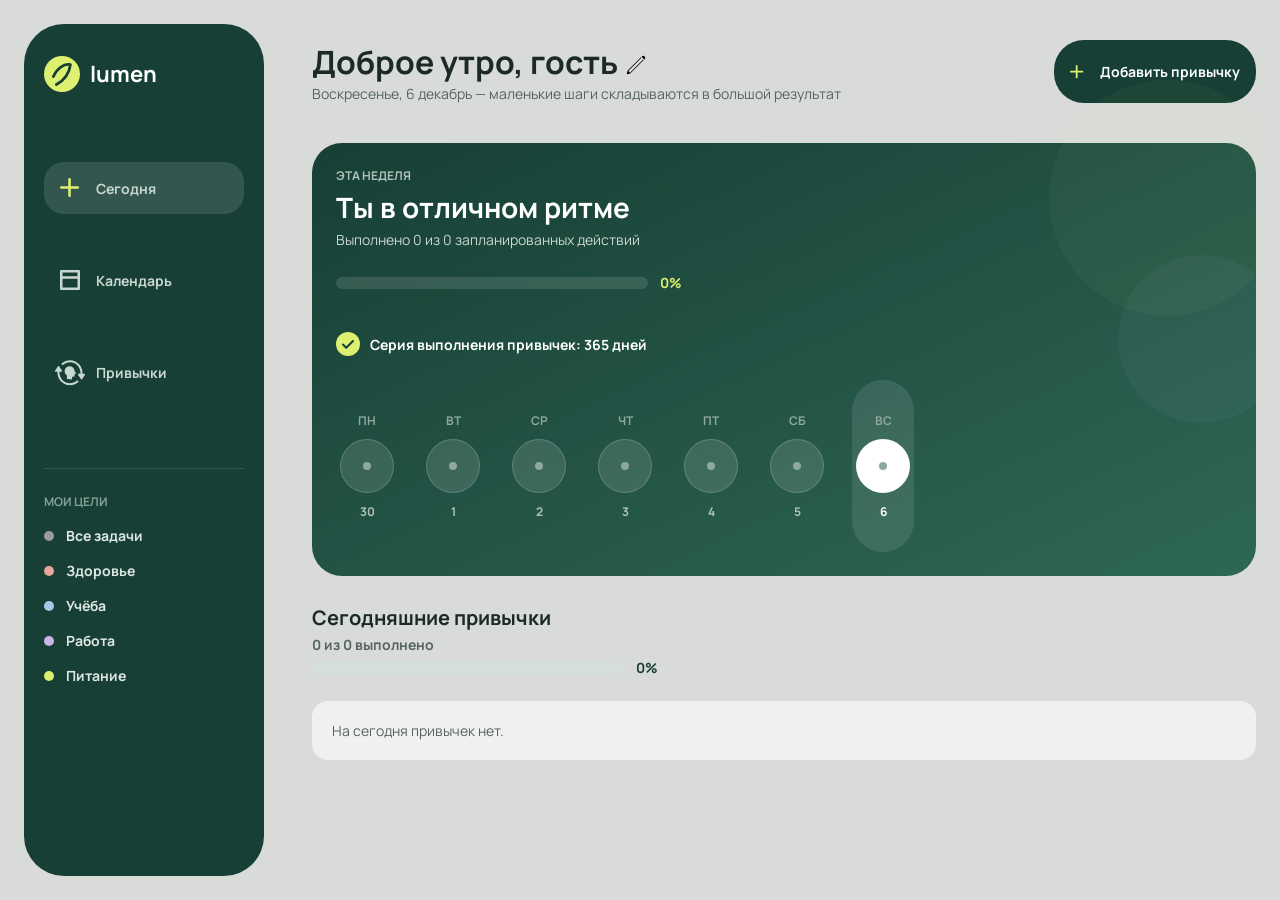
==== index.html @ 635075e7 "Add files via upload" ====
<!DOCTYPE html>
<html lang="ru">
<head>
    <meta charset="UTF-8">
    <meta name="viewport" content="width=device-width, initial-scale=1.0">
    <title>Трекер привычек Lumen</title>
    <link rel="stylesheet" href="style.css">
    <script type="module" src="script.js" defer></script>
</head>
<body>
    <div class="page">
        <div class="main-content-separator">
            <aside class="aside">
                <div class="aside-wrapper">
                    <div class="logotype">
                        <div class="logotype-figure"><img class="logotype-list-img" src="./img/logotype.svg" alt="Логотип"></div>
                        <p class="logotype-text">lumen</p>
                    </div>
                    <nav class="sidebar-nav">
                        <ul class="sidebar-nav-list">
                            <li class="sidebar-nav-item sidebar-nav-item-active">
                                <a href="index.html" class="sidebar-nav-link sidebar-nav-link-today">Сегодня</a>
                            </li>
                            <li class="sidebar-nav-item">
                                <a href="calendar.html" class="sidebar-nav-link sidebar-nav-link-calendar">Календарь</a>
                            </li>
                            <li class="sidebar-nav-item">
                                <a href="habit.html" class="sidebar-nav-link sidebar-nav-link-statistic">Привычки</a>
                            </li>
                        </ul>
                    </nav>
                    <div class="line"></div>
                    <section class="my-goals">
                        <h2 class="my-goals-title">Мои цели</h2>
                        <ul class="my-goals-list" id="goals-list">
                            <li class="my-goals-list-item">
                                <button class="sidebar-goals-button" data-goal="all">
                                    <div class="sidebar-goals-dot dot-all"></div>
                                    <span class="sidebar-goals-title">Все задачи</span>
                                </button>
                            </li>
                            <li class="my-goals-list-item">
                                <button class="sidebar-goals-button" data-goal="health">
                                    <div class="sidebar-goals-dot dot-health"></div>
                                    <span class="sidebar-goals-title">Здоровье</span>
                                </button>
                            </li>
                            <li class="my-goals-list-item">
                                <button class="sidebar-goals-button" data-goal="study">
                                    <div class="sidebar-goals-dot dot-study"></div>
                                    <span class="sidebar-goals-title">Учёба</span>
                                </button>
                            </li>
                            <li class="my-goals-list-item">
                                <button class="sidebar-goals-button" data-goal="work">
                                    <div class="sidebar-goals-dot dot-work"></div>
                                    <span class="sidebar-goals-title">Работа</span>
                                </button>
                            </li>
                            <li class="my-goals-list-item">
                                <button class="sidebar-goals-button" data-goal="food">
                                    <div class="sidebar-goals-dot dot-food"></div>
                                    <span class="sidebar-goals-title">Питание</span>
                                </button>
                            </li>
                        </ul>
                    </section>
                </div>
            </aside>
            <main class="main">
                <section class="welcome">
                    <div class="welcome-content">
                        <div class="welcome-content-title-wrapper">
                            <h1 class="welcome-content-title"></h1>
                            <button id="edit-btn" class="edit-name-btn"><img class="edit-img" src="img/edit.svg" alt="Изменить"></button>
                        </div>
                        <p class="welcome-content-subtitle"></p>
                    </div>
                    <button type="button" class="add-habit-btn" id="open-form">Добавить привычку</button>
                </section>
                <section class="progress">
                    <div class="progress-content">
                        <p class="progress-label">Эта неделя</p>
                        <h2 class="progress-title">Ты в отличном ритме</h2>
                        <p class="progress-completed"></p>
                        <div class="progress-bar-wrapper">
                            <div class="progress-bar">
                                <div id="weekly-progress-bar" class="progress-bar-completed"></div>
                            </div>
                            <p id="weekly-progress-bar-info" class="progress-bar-info"></p>
                        </div>
                        <div class="progress-streak-wrapper">
                            <div class="progress-streak-img-wrapper"><img class="progress-streak-img" src="./img/checkmark.svg" alt=""></div>
                            <p class="progress-streak-info"></p>
                        </div>
                    </div>
                    <div class="progress-calendar-wrapper">
                        <ul class="progress-calendar-list">
                        </ul>
                    </div>
                </section>
                <div class="dashboard-grid">
                    <section class="today-habits">
                        <h3 class="today-habits-title">Сегодняшние привычки</h3>
                        <p class="today-habits-completed"></p>
                        <div class="progress-bar-wrapper today-progress-bar-wrapper">
                            <div class="progress-bar today-progress-bar">
                                <div id="today-progress-bar" class="progress-bar-completed today-progress-bar-completed"></div>
                            </div>
                            <p id="today-progress-bar-info" class="progress-bar-info today-progress-bar-info">1</p>
                        </div>
                        <ul id="today-habits-list" class="today-habits-list">
                        </ul>
                    </section>
                </div>
            </main>
        </div>
    </div>
    <div class="modal" id="habit-modal">
        <div class="form-wrapper">
            <button type="button" class="close-form-btn" id="close-form">×</button>

            <form class="habit-form" id="habit-form">
                <input
                    id="habit-title"
                    type="text"
                    placeholder="Название привычки"
                    required
                >

                <select id="habit-goal">
                    <option value="health">Здоровье</option>
                    <option value="study">Учёба</option>
                    <option value="work">Работа</option>
                    <option value="food">Питание</option>
                </select>

                <fieldset class="habit-days">
                    <legend>Дни выполнения</legend>
                    <div class="checkbox-wrapper">
                        <label>
                        <input type="checkbox" name="days" value="mon">
                        Пн
                    </label>

                    <label>
                        <input type="checkbox" name="days" value="tue">
                        Вт
                    </label>

                    <label>
                        <input type="checkbox" name="days" value="wed">
                        Ср
                    </label>

                    <label>
                        <input type="checkbox" name="days" value="thu">
                        Чт
                    </label>

                    <label>
                        <input type="checkbox" name="days" value="fri">
                        Пт
                    </label>

                    <label>
                        <input type="checkbox" name="days" value="sat">
                        Сб
                    </label>

                    <label>
                        <input type="checkbox" name="days" value="sun">
                        Вс
                    </label>
                    </div>
                </fieldset>

                <label for="habit-time">Время выполнения</label>
                <input id="habit-time" type="time" required>

                <button type="submit">Добавить</button>
            </form>
        </div>
    </div>
</body>
</html>
---- style.css ----
@import url('https://fonts.googleapis.com/css2?family=Manrope:wght@200..800&display=swap');

* {
    box-sizing: border-box;
    margin: 0;
    padding: 0;
}

body {
    font-family: "Manrope", Arial, sans-serif;
    font-size: 14px;
    min-width: 320px;
    min-height: 100vh;
    background-color: #d9dbd9;
}

button,
input,
textarea {
  font: inherit;
}

button {
  cursor: pointer;
}

button:focus-visible,
a:focus-visible,
input:focus-visible,
select:focus-visible {
    outline: 3px solid #ddf06f;
    outline-offset: 3px;
}

.main-content-separator {
    display: flex;
    gap: 48px;
    padding: 24px;
    min-height: 100vh;
    width: 100%;
}

.page {
    display: flex;
    justify-content: center;
    max-width: 1440px;
    min-height: 100vh;
    margin: 0 auto;
}

.aside {
    font-weight: bold;
    width: 240px;
    background-color: #173f35;
    border-radius: 40px;
    flex-shrink: 0;
}

.main {
    flex: 1;
    margin-top: 16px;
    min-width: 0;
    position: relative;
    overflow: hidden;
}

.main::before,
.main::after {
    content: "";
    display: block;
    position: absolute;
    border-radius: 50%;
    pointer-events: none;
    z-index: 2;
}

.main::before {
    width: 236px;
    height: 236px;
    top: 40px;
    right: -29px;
    background-color: rgba(221, 240, 111, 0.035);
}

.main::after {
    width: 168px;
    height: 168px;
    top: 215px;
    right: -30px;
    background-color: rgba(169, 199, 234, 0.05);
}

.main > * {
    position: relative;
    z-index: 1;
}

.aside-wrapper {
    padding: 32px 20px;
}

.logotype {
    display: flex;
    gap: 10px;
    justify-content: flex-start;
    align-items: center;
}

.logotype-figure {
    display: flex;
    justify-content: center;
    align-items: center;
    border-radius: 100%;
    width: 36px;
    aspect-ratio: 1;
    background-color: #ddf06f;
}

.logotype-text {
    font-size: 22px;
    color: #ffffff;
}

.sidebar-nav {
    display: flex;
    flex-direction: column;
    margin: 70px 0;
}

.sidebar-nav-list {
    display: flex;
    flex-direction: column;
    gap: 40px;
    list-style-type: none;
}

.sidebar-nav-item {
    padding: 16px;
}

.sidebar-nav-item-active {
    background-color: rgba(255, 255, 255, 0.12);
    border-radius: 20px;
}

.sidebar-nav-link {
    display: flex;
    align-items: center;
    gap: 16px;
    text-decoration: none;
    color: #c9d7d1;
}

.sidebar-nav-link::before {
    content: "";
    display: block;
    width: 20px;
    aspect-ratio: 1;
    flex-shrink: 0;

    background-color: currentColor;

    mask-position: center;
    mask-repeat: no-repeat;
    mask-size: contain;

    -webkit-mask-position: center;
    -webkit-mask-repeat: no-repeat;
    -webkit-mask-size: contain;
}

.sidebar-nav-item-active .sidebar-nav-link::before {
    background-color: #ddf06f;
}
.sidebar-nav-link-today::before {
    mask-image: url("./img/plus.svg");
    -webkit-mask-image: url("./img/plus.svg");
}

.sidebar-nav-link-calendar::before {
    mask-image: url("./img/calendar.svg");
    -webkit-mask-image: url("./img/calendar.svg");
}

.sidebar-nav-link-statistic::before {
    mask-image: url("./img/habit.svg");
    -webkit-mask-image: url("./img/habit.svg");
    transform: scale(1.5);
}

.line {
    width: 100%;
    height: 1px;
    background-color: rgba(255, 255, 255, 0.12);
    margin-bottom: 24px;
}

.my-goals-title {
    font-size: 12px;
    color: #83A095;
    text-transform: uppercase;
    margin-bottom: 16px;
}

.my-goals-list {
    display: flex;
    flex-direction: column;
    gap: 16px;
    list-style-type: none;
}

.sidebar-goals-button {
    display: flex;
    align-items: center;
    gap: 12px;
    color: #dde7e3;
    background-color: rgba(0, 0, 0, 0);
    border: none;
}

.sidebar-goals-dot {
    width: 10px;
    height: 10px;
    border-radius: 50%;
}

.dot-all, .filter-button.all {
    background-color: #9b9b9b;
}

.dot-health, .filter-button.health {
    background-color: #e8a598;
}

.dot-study, .filter-button.study {
    background-color: #a9c7ea;
}

.dot-work, .filter-button.work {
    background-color: #c8b6e8;
}

.dot-food, .filter-button.food {
    background-color: #ddef6f;
}

.welcome {
    display: flex;
    justify-content: space-between;
    margin-bottom: 40px;
}

.edit-img {
    width: 20px;
    height: 20px;
}

.edit-name-btn {
    display: flex;
    justify-content: center;
    margin-top: 6px;
    align-items: center;
    background-color: transparent;
    border: none;
}

.welcome-content-title-wrapper {
    display: flex;
    gap: 8px;
    align-items: center;
}

.welcome-content-title {
    font-size: 32px;
    color: #1b2a24;
}

.welcome-content-subtitle {
    color: #56655e;
}

.add-habit-btn {
    font-weight: bold;
    color: #ffffff;
    background-color: #173f35;
    padding: 16px;
    border-radius: 30px;
    border: none;
}

.add-habit-btn {
    display: flex;
    justify-content: center;
    align-items: center;
    gap: 16px;
}

.add-habit-btn::before {
    content: "";
    width: 14px;
    height: 14px;
    aspect-ratio: 1;
    flex-shrink: 0;
    background-repeat: no-repeat;
    background-position: center;
    background-size: contain;
    background-image: url("./img/plus.svg");
}

.progress {
    display: flex;
    padding: 24px;
    background: linear-gradient(to right bottom, #173f35, #2e6755);
    gap: 80px;
    align-items: center;
    border-radius: 30px;
    margin-bottom: 28px;
}

.progress-content {
    display: flex;
    flex-direction: column;
    gap: 4px;
    max-width: 350px;
}

.progress-label {
    font-size: 12px;
    font-weight: bold;
    text-transform: uppercase;
    color: #AFC3BB;
}

.progress-title {
    font-size: 28px;
    color: #ffffff;
}

.progress-completed {
    color: #c9d7d1;
    margin-bottom: 20px;
}

.progress-bar-wrapper {
    display: flex;
    align-items: center;
    gap: 12px;
    margin-bottom: 36px;
}

.today-progress-bar-wrapper {
    margin-bottom: 20px;
}

.progress-bar {
    width: 312px;
    height: 12px;
    border-radius: 999px;
    background-color: rgba(255, 255, 255, 0.12);
}

.progress-bar-completed {
    width: 0;
    height: 12px;
    border-radius: 999px;
    background-color: #ddf06f;
}

.progress-bar-info {
    font-weight: bold;
    color: #ddf06f;
}

.progress-streak-wrapper {
    display: flex;
    align-items: center;
    gap: 10px;
}
.progress-streak-img-wrapper {
    display: flex;
    justify-content: center;
    align-items: center;
    width: 24px;
    height: 24px;
    border-radius: 100%;
    background-color: #ddf06f;
}

.progress-streak-info {
    font-weight: bold;
    color: #ffffff;
}

.progress-calendar-list {
    display: flex;
    list-style-type: none;
    gap: 24px;
}

.progress-calendar-list-item {
    display: flex;
    flex-direction: column;
    gap: 10px;
    align-items: center;
    padding: 32px 4px;
}

.progress-calendar-list-item-active {
    background-color: rgba(255, 255, 255, 0.1);
    border-radius: 50px;
}

.progress-calendar-list-item-day-of-week {
    font-size: 12px;
    font-weight: bold;
    color: #8ea89d;
}

.progress-calendar-list-item-day-of-week-active {
    color: #ffffff;
}

.progress-calendar-img {
    width: 21px;
    height: 15px;
}

.progress-calendar-img-wrapper {
    display: flex;
    justify-content: center;
    align-items: center;
    width: 54px;
    height: 54px;
    background-color: #ddf06f;
    border-radius: 100%;
}

.progress-calendar-img-wrapper-failure {
    background-color: rgba(255, 255, 255, 0.12);
    border: 1px solid rgba(255, 255, 255, 0.18);
}

.progress-calendar-img-wrapper-active {
    background-color: #ffffff;
}

.progress-calendar-next {
    width: 8px;
    height: 8px;
    background-color: #8ea89d;
    border-radius: 100%;
}

.progress-calendar-completed {
    font-size: 18px;
    font-weight: bold;
    color: #173f35;
}

.progress-calendar-list-item-date {
    font-size: 12px;
    font-weight: bold;
    color: #ffffff;
}

.progress-calendar-list-item-date-previous {
    color: #AFC3BB;
}

.dashboard-grid {
    display: grid;
    gap: 32px;
    align-items: start;
}

.today-habits,
.dynamics {
    min-width: 0;
}

.today-habits {
    display: flex;
    flex-direction: column;
    gap: 4px;
}

.today-habits-title {
    font-size: 20px;
    color: #1b2a24;
}

.today-habits-completed {
    font-weight: bold;
    color: #56655e;
}

.today-progress-bar {
    background-color: #d5e0da;
}

.today-progress-bar-completed {
    height: 10px;
    background-color: #ddf06f;
}

.today-progress-bar-info {
    color: #173f35;
}

.today-habits-list {
    display: flex;
    flex-direction: column;
    gap: 16px;
}

.today-habits-list-item {
    display: flex;
    justify-content: space-between;
    align-items: center;
    padding: 16px;
    border-radius:20px;
    background-color: #ffffff;
}

.today-habits-list-item-wrapper {
    display: flex;
    flex-direction: column;
    gap: 4px;
}

.today-habits-list-item-title {
    font-size: 16px;
    font-weight: bold;
}

.today-habits-list-item-time {
    font-size: 12px;
    font-weight: bold;
    color: #7a8982;
}

.today-habits-list-item-goal {
    display: flex;
    justify-content: center;
    align-items: center;
    min-width: max-content;
    width: 80%;
    border-radius: 10px;
    padding: 4px;
    font-size: 10px;
    font-weight: bold;
    text-transform: uppercase;
    color: #000000;
}

.goal-health { background-color: #e8a598; }
.goal-study { background-color: #a9c7ea; }
.goal-work { background-color: #c8b6e8; }
.goal-food { background-color: #ddef6f; }

.empty-state {
    list-style: none;
    padding: 20px;
    border-radius: 16px;
    color: #56655e;
    background-color: rgba(255, 255, 255, 0.6);
}

.completed-btn {
    display: flex;
    align-items: center;
    justify-content: center;
    background-color: #ffffff;
    border: 2px solid #cbd6d0;
    border-radius: 50%;
    width: 44px;
    height: 44px;
}

.completed-btn-active {
    background-color: #ddf06f;
    border: none;
}

.completed-btn-img {
    width: 21px;
    height: 15px;
}

.dynamics {
    display: flex;
    flex-direction: column;
    gap: 24px;
}

.dynamics-title {
    font-size: 20px;
    margin-bottom: 4px;
}

.dynamics-last-day {
    color: #56655e;
}

.dynamics-graph-wrapper {
    display: flex;
    flex-direction: column;
    gap: 8px;
    padding: 24px 32px;
    background-color: #ffffff;
    border-radius: 20px;
}

.dynamics-graph-title {
    font-size: 14px;
    color: #34443d;
}

.dynamics-graph-average-result {
    color: #87938d;
}

.dynamics-graph-list {
    display: flex;
    justify-content: space-between;
    list-style-type: none;
    color: #7a8982;
    font-weight: bold;
}

.dynamics-graph-list-item {
    display: flex;
    flex-direction: column;
    align-items: center;
}

.dynamics-graph-list-bar {
    display: flex;
    flex-direction: column-reverse;
    align-items: flex-end;
    width: 20px;
    height: 144px;
    background-color: #173f35;
    border-radius: 10px;
    margin-bottom: 12px;
}

.dynamics-graph-list-bar-progress {
    flex-shrink: 0;
    width: 100%;
    height: 80%;
    background-color: #ddf06f;
    border-radius: 8px;
    overflow: hidden;
}

.observation {
    background: linear-gradient(to right bottom, #ddece4, #edf5ef);
    border-radius: 20px;
    padding: 20px;
}

.observation-subtitle-wrapper {
    display: flex;
    gap: 10px;
    align-items: center;
}

.observation-img {
    fill: #ddf06f;
}

.observation-img-wrapper::before {
    content: "";
    display: block;
    width: 17px;
    height: 21px;

    background-color: #ddf06f;

    mask: url("img/logotype.svg") center / contain no-repeat;
    -webkit-mask: url("img/logotype.svg") center / contain no-repeat;
}

.observation-img-wrapper {
    display: flex;
    justify-content: center;
    align-items: center;
    border-radius: 50%;
    width: 40px;
    height: 40px;
    background-color: #173f35;
}

.modal {
    position: fixed;
    inset: 0;
    z-index: 1000;
    
    display: flex;
    justify-content: center;
    align-items: center;

    background-color: rgba(23, 63, 53, 0.35);

    opacity: 0;
    visibility: hidden;
    pointer-events: none;
    transition:
        opacity 0.5s ease,
        visibility 0.5s ease;
}

.form-wrapper {
    position: relative;
    display: flex;
    flex-direction: column;
    background-color: #2e6755;
    border-radius: 10px;
}

.modal.is-open {
    opacity: 1;
    visibility: visible;
    pointer-events: auto;
}

.habit-form {
    display: flex;
    flex-direction: column;
    gap: 16px;
    transform: translateY(20px) scale(0.96);
    transition: transform 0.5s ease;
    padding: 48px;
    color: #ffffff;
    font-size: 24px;
    font-weight: bold;
}

.habit-form input {
    background-color: #ddf06f;
    border: none;
}

.habit-form select {
    background-color: #ddf06f;
    border: none;
}

.habit-form fieldset {
    display: flex;
    justify-content: center;
    align-items: center;
    border: none;
}

.habit-form fieldset legend {
    display: flex;
    justify-content: center;
    gap: 5px;
    width: 100%;
}

.habit-form fieldset .checkbox-wrapper {
    display: flex;
    gap: 10px;
}

.close-form-btn {
    display: flex;
    justify-content: center;
    align-items: center;
    position: absolute;
    right: 10px;
    top: 10px;
    width: 20px;
    height: 20px;
    z-index: 1000;
}

.modal.is-open .habit-form {
    transform: translateY(0) scale(1);
}

@media (max-width: 1400px) {
    .progress {
        flex-direction: column;
        align-items: flex-start;
        gap: 24px;
    }

    .progress-content {
        max-width: none;
    }

    .progress-calendar-wrapper {
        width: 100%;
    }

    .progress-calendar-list {
        gap: 24px;
    }
}

@media (max-width: 960px) {
    .main-content-separator {
        gap: 24px;
        padding: 16px;
    }

    .aside {
        width: 200px;
    }

    .progress-calendar-list {
        gap: 8px;
    }

    .progress-calendar-list-item {
        padding: 16px 2px;
    }
}

@media (max-width: 860px) {
    .main-content-separator {
        flex-direction: column;
    }

    .aside {
        width: 100%;
        border-radius: 24px;
    }

    .aside-wrapper {
        padding: 20px;
    }

    .sidebar-nav {
        margin: 28px 0;
    }

    .sidebar-nav-list {
        gap: 8px;
    }

    .my-goals {
        display: none;
    }

    .welcome,
    .habit-header {
        align-items: flex-start;
        flex-direction: column;
        gap: 16px;
    }

    .progress {
        padding: 20px;
    }

    .progress-bar {
        width: min(312px, 65vw);
    }

    .progress-calendar-list {
        width: 100%;
        justify-content: space-between;
    }

    .progress-calendar-img-wrapper {
        width: 40px;
        height: 40px;
    }

    .habit-form {
        width: min(92vw, 460px);
        padding: 36px 20px;
        font-size: 16px;
    }

    .habit-form fieldset .checkbox-wrapper {
        flex-wrap: wrap;
    }
}

@media (max-width: 430px) {
    .progress-calendar-img-wrapper {
        width: 30px;
        height: 30px;
    }
}
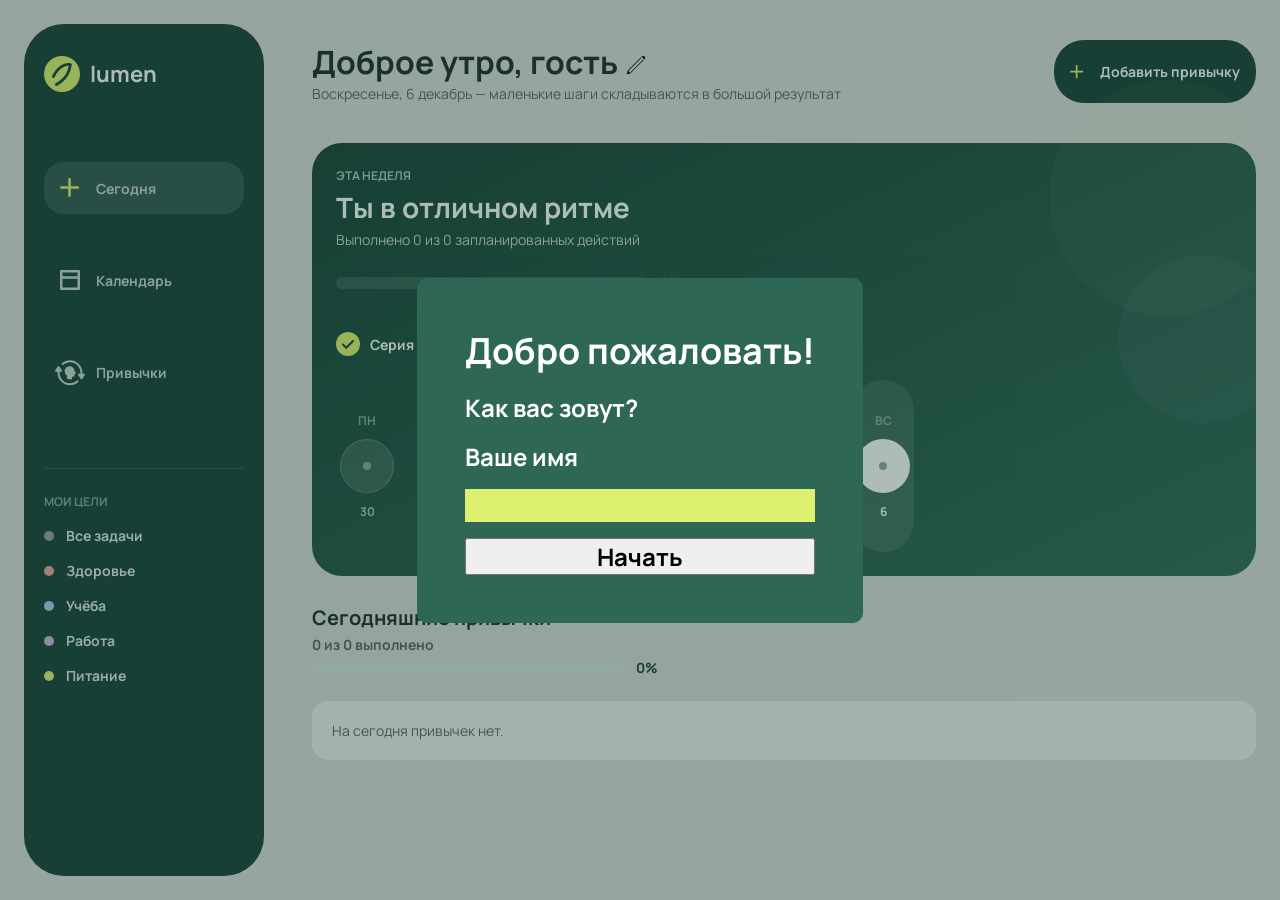
==== commit 062da4be: "Add files via upload" ====
--- a/index.html
+++ b/index.html
@@ -19,7 +19,7 @@
                     <nav class="sidebar-nav">
                         <ul class="sidebar-nav-list">
                             <li class="sidebar-nav-item sidebar-nav-item-active">
-                                <a href="index.html" class="sidebar-nav-link sidebar-nav-link-today">Сегодня</a>
+                                <a href="index.html" class="sidebar-nav-link sidebar-nav-link-today">Сегодня</a>
                             </li>
                             <li class="sidebar-nav-item">
                                 <a href="calendar.html" class="sidebar-nav-link sidebar-nav-link-calendar">Календарь</a>
@@ -71,12 +71,12 @@
                 <section class="welcome">
                     <div class="welcome-content">
                         <div class="welcome-content-title-wrapper">
-                            <h1 class="welcome-content-title"></h1>
+                            <h1 class="welcome-content-title"></h1>
                             <button id="edit-btn" class="edit-name-btn"><img class="edit-img" src="img/edit.svg" alt="Изменить"></button>
                         </div>
                         <p class="welcome-content-subtitle"></p>
                     </div>
-                    <button type="button" class="add-habit-btn" id="open-form">Добавить привычку</button>
+                    <button type="button" class="add-habit-btn" id="open-form">Добавить привычку</button>
                 </section>
                 <section class="progress">
                     <div class="progress-content">
@@ -121,6 +121,7 @@
             <button type="button" class="close-form-btn" id="close-form">×</button>
 
             <form class="habit-form" id="habit-form">
+                <div id="form-message" class="form-message" role="alert" hidden></div>
                 <input
                     id="habit-title"
                     type="text"
@@ -178,9 +179,28 @@
                 <label for="habit-time">Время выполнения</label>
                 <input id="habit-time" type="time" required>
 
-                <button type="submit">Добавить</button>
+                <button type="submit">Добавить</button>
             </form>
         </div>
     </div>
+    <div class="modal name-modal" id="name-modal">
+    <div class="form-wrapper">
+        <form class="habit-form" id="name-form">
+        <h2>Добро пожаловать!</h2>
+        <p>Как вас зовут?</p>
+
+        <label for="user-name">Ваше имя</label>
+        <input
+            id="user-name"
+            type="text"
+            required
+            minlength="2"
+            autocomplete="name"
+        >
+
+        <button type="submit">Начать</button>
+        </form>
+    </div>
+</div>
 </body>
-</html>
+</html>
--- a/style.css
+++ b/style.css
@@ -888,4 +888,18 @@
         width: 30px;
         height: 30px;
     }
+}
+
+.form-message {
+  padding: 10px 12px;
+  border: 1px solid #e8bdb8;
+  border-radius: 10px;
+  color: #8b2720;
+  background-color: #fbe4e1;
+  font-size: 14px;
+  font-weight: bold;
+}
+
+.name-modal {
+  z-index: 2000;
 }
